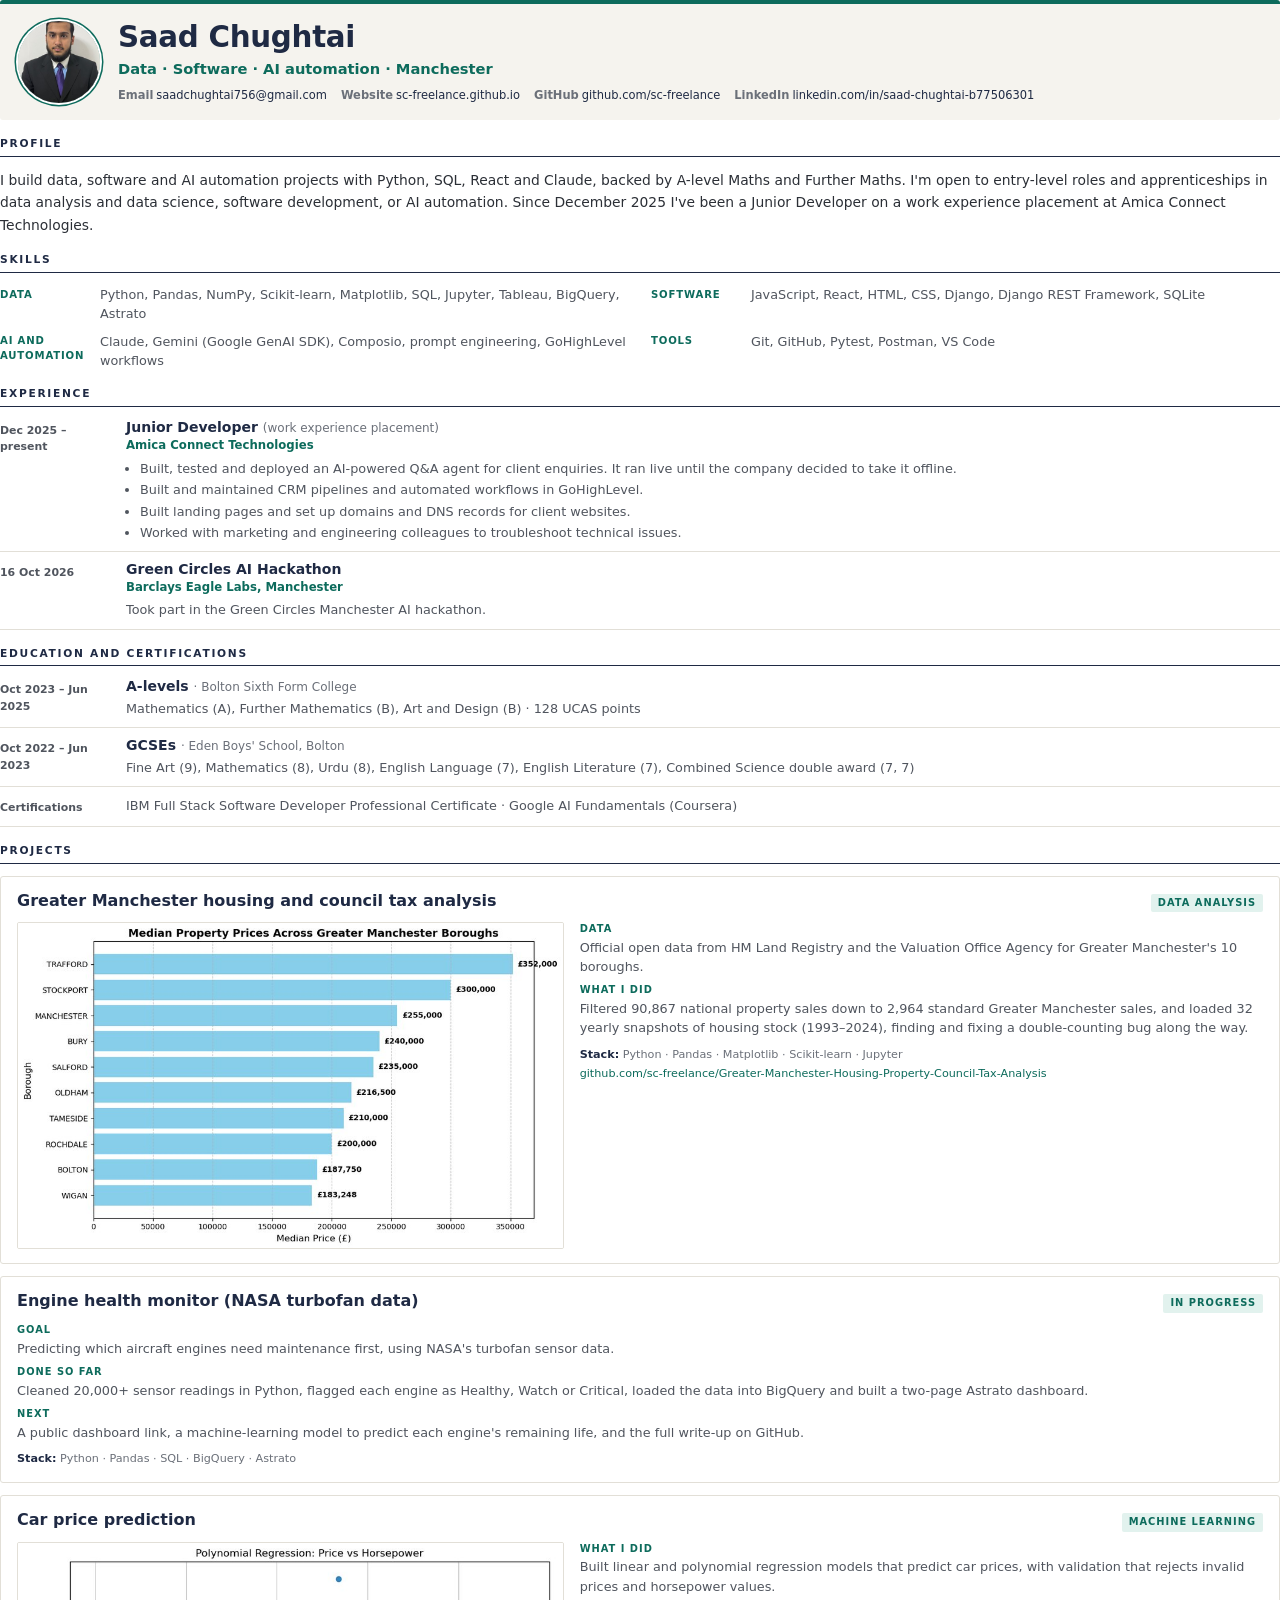
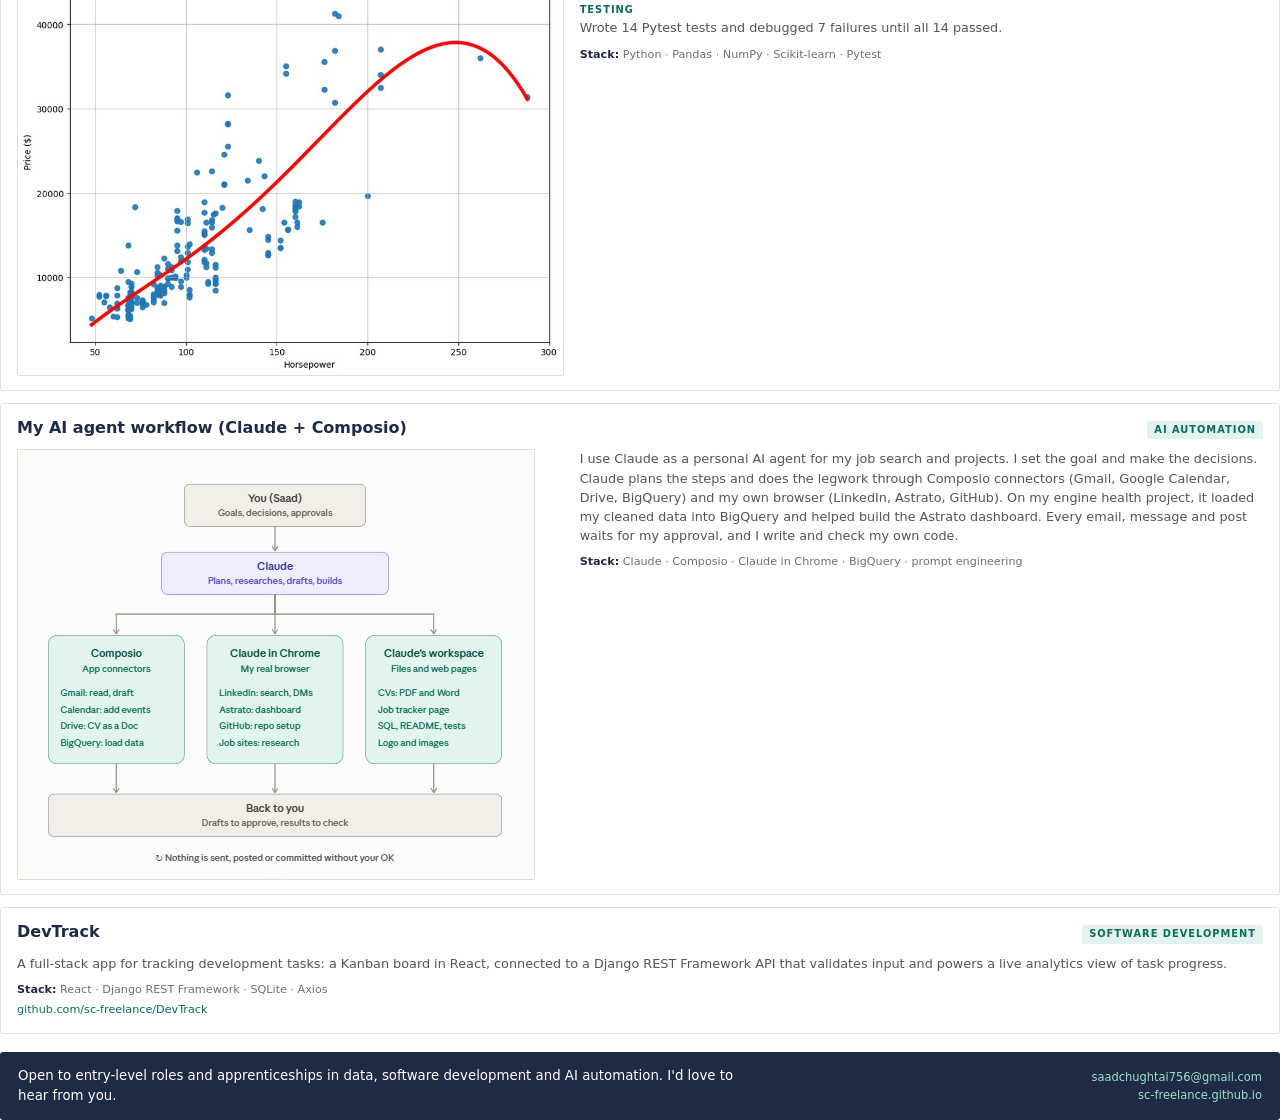
==== _portfolio/portfolio.html @ 641edd08 "Broaden role to data, software and AI automation; work experience placement; add portfolio PDF Co-Au" ====
<!doctype html>
<!--
  Source for portfolio/Saad-Chughtai-Portfolio.pdf
  Edit this file, then rebuild the PDF with:  python3 _portfolio/build.py
  (Folders starting with "_" are not published by GitHub Pages, so this page isn't public.)
  Only put finished, accurate content here: this PDF gets sent to employers.
-->
<html lang="en-GB">
<head>
<meta charset="utf-8">
<title>Saad Chughtai – Portfolio</title>
<style>
  @page { size: A4; margin: 16mm 16mm 18mm; }
  :root {
    --ink: #1f2a44; --text: #2b2f36; --text-2: #50555e; --text-3: #6b7079;
    --line: #e2dfd7; --accent: #0d6b5c; --accent-soft: #e2f2ee; --warm: #c2462e; --paper: #f5f3ee;
  }
  * { box-sizing: border-box; }
  html { -webkit-print-color-adjust: exact; print-color-adjust: exact; }
  body { margin: 0; font-family: Inter, system-ui, "Segoe UI", Arial, sans-serif; font-size: 9.6pt; line-height: 1.5; color: var(--text); }
  h1, h2, h3 { color: var(--ink); margin: 0; line-height: 1.2; }
  p { margin: 0; }
  a { color: var(--accent); text-decoration: none; }
  img { display: block; max-width: 100%; }

  .eyebrow { font-size: 8pt; font-weight: 700; letter-spacing: .16em; text-transform: uppercase; color: var(--ink);
             padding-bottom: 5px; border-bottom: 1.5px solid var(--ink); margin: 0 0 12px; }
  section { margin-top: 18px; }
  .break { break-before: page; }
  .keep { break-inside: avoid; }

  /* ---------- Cover / header ---------- */
  .head { display: flex; gap: 18px; align-items: center; padding: 16px 18px; background: var(--paper);
          border-top: 4px solid var(--accent); border-radius: 3px; }
  .head img { width: 82px; height: 82px; border-radius: 50%; object-fit: cover; box-shadow: 0 0 0 2px #fff, 0 0 0 3.5px var(--accent); }
  .head h1 { font-size: 22pt; font-weight: 800; letter-spacing: -.01em; }
  .head .role { margin-top: 3px; font-size: 11pt; font-weight: 600; color: var(--accent); }
  .head .contacts { margin-top: 7px; display: flex; flex-wrap: wrap; gap: 4px 14px; font-size: 8.6pt; }
  .head .contacts a { color: var(--ink); }
  .head .contacts b { color: var(--text-3); font-weight: 600; margin-right: 3px; }

  .profile { font-size: 10.4pt; line-height: 1.6; color: var(--text); }

  /* ---------- Skills ---------- */
  .skills { display: grid; grid-template-columns: 1fr 1fr; gap: 8px 22px; }
  .skills div { display: grid; grid-template-columns: 92px 1fr; gap: 8px; }
  .skills dt { font-size: 7.6pt; font-weight: 700; letter-spacing: .08em; text-transform: uppercase; color: var(--accent); padding-top: 1.5px; }
  .skills dd { margin: 0; color: var(--text-2); }

  /* ---------- Two-column facts (experience, education) ---------- */
  .row { display: grid; grid-template-columns: 112px 1fr; gap: 14px; padding: 9px 0; border-bottom: 1px solid var(--line); }
  .row:first-of-type { padding-top: 0; }
  .when { font-size: 8.2pt; font-weight: 600; color: var(--text-3); }
  .row h3 { font-size: 10.5pt; font-weight: 700; }
  .row .org { font-size: 8.8pt; color: var(--accent); font-weight: 600; margin-top: 1px; }
  .row ul { margin: 5px 0 0; padding-left: 14px; color: var(--text-2); }
  .row li + li { margin-top: 2px; }
  .row p { margin-top: 4px; color: var(--text-2); }
  .muted { font-weight: 400; color: var(--text-3); font-size: 9pt; }

  /* ---------- Projects ---------- */
  .proj { border: 1px solid var(--line); border-radius: 3px; padding: 14px 16px; margin-bottom: 12px; break-inside: avoid; }
  .proj-top { display: flex; justify-content: space-between; align-items: baseline; gap: 12px; }
  .proj h3 { font-size: 12pt; font-weight: 700; }
  .tag { font-size: 7.4pt; font-weight: 700; letter-spacing: .1em; text-transform: uppercase; color: var(--accent);
         background: var(--accent-soft); padding: 2px 7px; border-radius: 2px; white-space: nowrap; }
  .proj-grid { display: grid; grid-template-columns: 1fr 1.25fr; gap: 16px; margin-top: 10px; align-items: start; }
  .proj-grid.solo { grid-template-columns: 1fr; }
  .proj-grid img { border: 1px solid var(--line); border-radius: 2px; background: #fff; }
  .pwr { margin: 0; }
  .pwr dt { font-size: 7.4pt; font-weight: 700; letter-spacing: .1em; text-transform: uppercase; color: var(--accent); }
  .pwr dd { margin: 1px 0 7px; color: var(--text-2); }
  .pwr dd:last-child { margin-bottom: 0; }
  .stack { margin-top: 9px; font-size: 8.4pt; color: var(--text-3); }
  .stack b { color: var(--ink); font-weight: 600; }
  .link { margin-top: 3px; font-size: 8.4pt; word-break: break-all; }

  /* ---------- Footer ---------- */
  .end { margin-top: 18px; padding: 14px 18px; background: var(--ink); color: #fff; border-radius: 3px; display: flex; justify-content: space-between; gap: 16px; align-items: center; }
  .end p { color: #fff; font-size: 10pt; font-weight: 500; max-width: 60%; }
  .end .c { font-size: 8.6pt; text-align: right; line-height: 1.6; }
  .end a { color: #9fe1cb; }
</style>
</head>
<body>

  <!-- ================= PAGE 1 ================= -->
  <header class="head">
    <img src="../images/headshot.jpg" alt="">
    <div>
      <h1>Saad Chughtai</h1>
      <p class="role">Data · Software · AI automation · Manchester</p>
      <p class="contacts">
        <span><b>Email</b><a href="mailto:saadchughtai756@gmail.com">saadchughtai756@gmail.com</a></span>
        <span><b>Website</b><a href="https://sc-freelance.github.io/">sc-freelance.github.io</a></span>
        <span><b>GitHub</b><a href="https://github.com/sc-freelance">github.com/sc-freelance</a></span>
        <span><b>LinkedIn</b><a href="https://www.linkedin.com/in/saad-chughtai-b77506301">linkedin.com/in/saad-chughtai-b77506301</a></span>
      </p>
    </div>
  </header>

  <section>
    <h2 class="eyebrow">Profile</h2>
    <p class="profile">I build data, software and AI automation projects with Python, SQL, React and Claude, backed by A-level Maths and Further Maths. I'm open to entry-level roles and apprenticeships in data analysis and data science, software development, or AI automation. Since December 2025 I've been a Junior Developer on a work experience placement at Amica Connect Technologies.</p>
  </section>

  <section class="keep">
    <h2 class="eyebrow">Skills</h2>
    <dl class="skills">
      <div><dt>Data</dt><dd>Python, Pandas, NumPy, Scikit-learn, Matplotlib, SQL, Jupyter, Tableau, BigQuery, Astrato</dd></div>
      <div><dt>Software</dt><dd>JavaScript, React, HTML, CSS, Django, Django REST Framework, SQLite</dd></div>
      <div><dt>AI and automation</dt><dd>Claude, Gemini (Google GenAI SDK), Composio, prompt engineering, GoHighLevel workflows</dd></div>
      <div><dt>Tools</dt><dd>Git, GitHub, Pytest, Postman, VS Code</dd></div>
    </dl>
  </section>

  <section class="keep">
    <h2 class="eyebrow">Experience</h2>
    <div class="row">
      <p class="when">Dec 2025 – present</p>
      <div>
        <h3>Junior Developer <span class="muted">(work experience placement)</span></h3>
        <p class="org">Amica Connect Technologies</p>
        <ul>
          <li>Built, tested and deployed an AI-powered Q&amp;A agent for client enquiries. It ran live until the company decided to take it offline.</li>
          <li>Built and maintained CRM pipelines and automated workflows in GoHighLevel.</li>
          <li>Built landing pages and set up domains and DNS records for client websites.</li>
          <li>Worked with marketing and engineering colleagues to troubleshoot technical issues.</li>
        </ul>
      </div>
    </div>
    <div class="row">
      <p class="when">16 Oct 2026</p>
      <div>
        <h3>Green Circles AI Hackathon</h3>
        <p class="org">Barclays Eagle Labs, Manchester</p>
        <p>Took part in the Green Circles Manchester AI hackathon.</p>
      </div>
    </div>
  </section>

  <section class="keep">
    <h2 class="eyebrow">Education and certifications</h2>
    <div class="row">
      <p class="when">Oct 2023 – Jun 2025</p>
      <div>
        <h3>A-levels <span class="muted">· Bolton Sixth Form College</span></h3>
        <p>Mathematics (A), Further Mathematics (B), Art and Design (B) · 128 UCAS points</p>
      </div>
    </div>
    <div class="row">
      <p class="when">Oct 2022 – Jun 2023</p>
      <div>
        <h3>GCSEs <span class="muted">· Eden Boys' School, Bolton</span></h3>
        <p>Fine Art (9), Mathematics (8), Urdu (8), English Language (7), English Literature (7), Combined Science double award (7, 7)</p>
      </div>
    </div>
    <div class="row">
      <p class="when">Certifications</p>
      <div>
        <p style="margin-top:0">IBM Full Stack Software Developer Professional Certificate · Google AI Fundamentals (Coursera)</p>
      </div>
    </div>
  </section>

  <!-- ================= PROJECTS ================= -->
  <section class="break">
    <h2 class="eyebrow">Projects</h2>

    <article class="proj">
      <div class="proj-top"><h3>Greater Manchester housing and council tax analysis</h3><span class="tag">Data analysis</span></div>
      <div class="proj-grid">
        <img src="../images/gm-housing-median-prices.jpg" alt="">
        <div>
          <dl class="pwr">
            <dt>Data</dt><dd>Official open data from HM Land Registry and the Valuation Office Agency for Greater Manchester's 10 boroughs.</dd>
            <dt>What I did</dt><dd>Filtered 90,867 national property sales down to 2,964 standard Greater Manchester sales, and loaded 32 yearly snapshots of housing stock (1993–2024), finding and fixing a double-counting bug along the way.</dd>
          </dl>
          <p class="stack"><b>Stack:</b> Python · Pandas · Matplotlib · Scikit-learn · Jupyter</p>
          <p class="link"><a href="https://github.com/sc-freelance/Greater-Manchester-Housing-Property-Council-Tax-Analysis">github.com/sc-freelance/Greater-Manchester-Housing-Property-Council-Tax-Analysis</a></p>
        </div>
      </div>
    </article>

    <article class="proj">
      <div class="proj-top"><h3>Engine health monitor (NASA turbofan data)</h3><span class="tag">In progress</span></div>
      <div class="proj-grid solo">
        <dl class="pwr">
          <dt>Goal</dt><dd>Predicting which aircraft engines need maintenance first, using NASA's turbofan sensor data.</dd>
          <dt>Done so far</dt><dd>Cleaned 20,000+ sensor readings in Python, flagged each engine as Healthy, Watch or Critical, loaded the data into BigQuery and built a two-page Astrato dashboard.</dd>
          <dt>Next</dt><dd>A public dashboard link, a machine-learning model to predict each engine's remaining life, and the full write-up on GitHub.</dd>
        </dl>
      </div>
      <p class="stack"><b>Stack:</b> Python · Pandas · SQL · BigQuery · Astrato</p>
    </article>

    <article class="proj">
      <div class="proj-top"><h3>Car price prediction</h3><span class="tag">Machine learning</span></div>
      <div class="proj-grid">
        <img src="../images/car-price-polynomial.jpg" alt="">
        <div>
          <dl class="pwr">
            <dt>What I did</dt><dd>Built linear and polynomial regression models that predict car prices, with validation that rejects invalid prices and horsepower values.</dd>
            <dt>Testing</dt><dd>Wrote 14 Pytest tests and debugged 7 failures until all 14 passed.</dd>
          </dl>
          <p class="stack"><b>Stack:</b> Python · Pandas · NumPy · Scikit-learn · Pytest</p>
        </div>
      </div>
    </article>
  </section>

  <section class="break" style="margin-top:0">
    <article class="proj">
      <div class="proj-top"><h3>My AI agent workflow (Claude + Composio)</h3><span class="tag">AI automation</span></div>
      <div class="proj-grid">
        <img src="../images/ai_agent_workflow.png" alt="">
        <div>
          <p style="color:var(--text-2)">I use Claude as a personal AI agent for my job search and projects. I set the goal and make the decisions. Claude plans the steps and does the legwork through Composio connectors (Gmail, Google Calendar, Drive, BigQuery) and my own browser (LinkedIn, Astrato, GitHub). On my engine health project, it loaded my cleaned data into BigQuery and helped build the Astrato dashboard. Every email, message and post waits for my approval, and I write and check my own code.</p>
          <p class="stack"><b>Stack:</b> Claude · Composio · Claude in Chrome · BigQuery · prompt engineering</p>
        </div>
      </div>
    </article>

    <article class="proj">
      <div class="proj-top"><h3>DevTrack</h3><span class="tag">Software development</span></div>
      <div class="proj-grid solo">
        <p style="color:var(--text-2)">A full-stack app for tracking development tasks: a Kanban board in React, connected to a Django REST Framework API that validates input and powers a live analytics view of task progress.</p>
      </div>
      <p class="stack"><b>Stack:</b> React · Django REST Framework · SQLite · Axios</p>
      <p class="link"><a href="https://github.com/sc-freelance/DevTrack">github.com/sc-freelance/DevTrack</a></p>
    </article>

    <div class="end keep">
      <p>Open to entry-level roles and apprenticeships in data, software development and AI automation. I'd love to hear from you.</p>
      <div class="c">
        <a href="mailto:saadchughtai756@gmail.com">saadchughtai756@gmail.com</a><br>
        <a href="https://sc-freelance.github.io/">sc-freelance.github.io</a>
      </div>
    </div>
  </section>

</body>
</html>
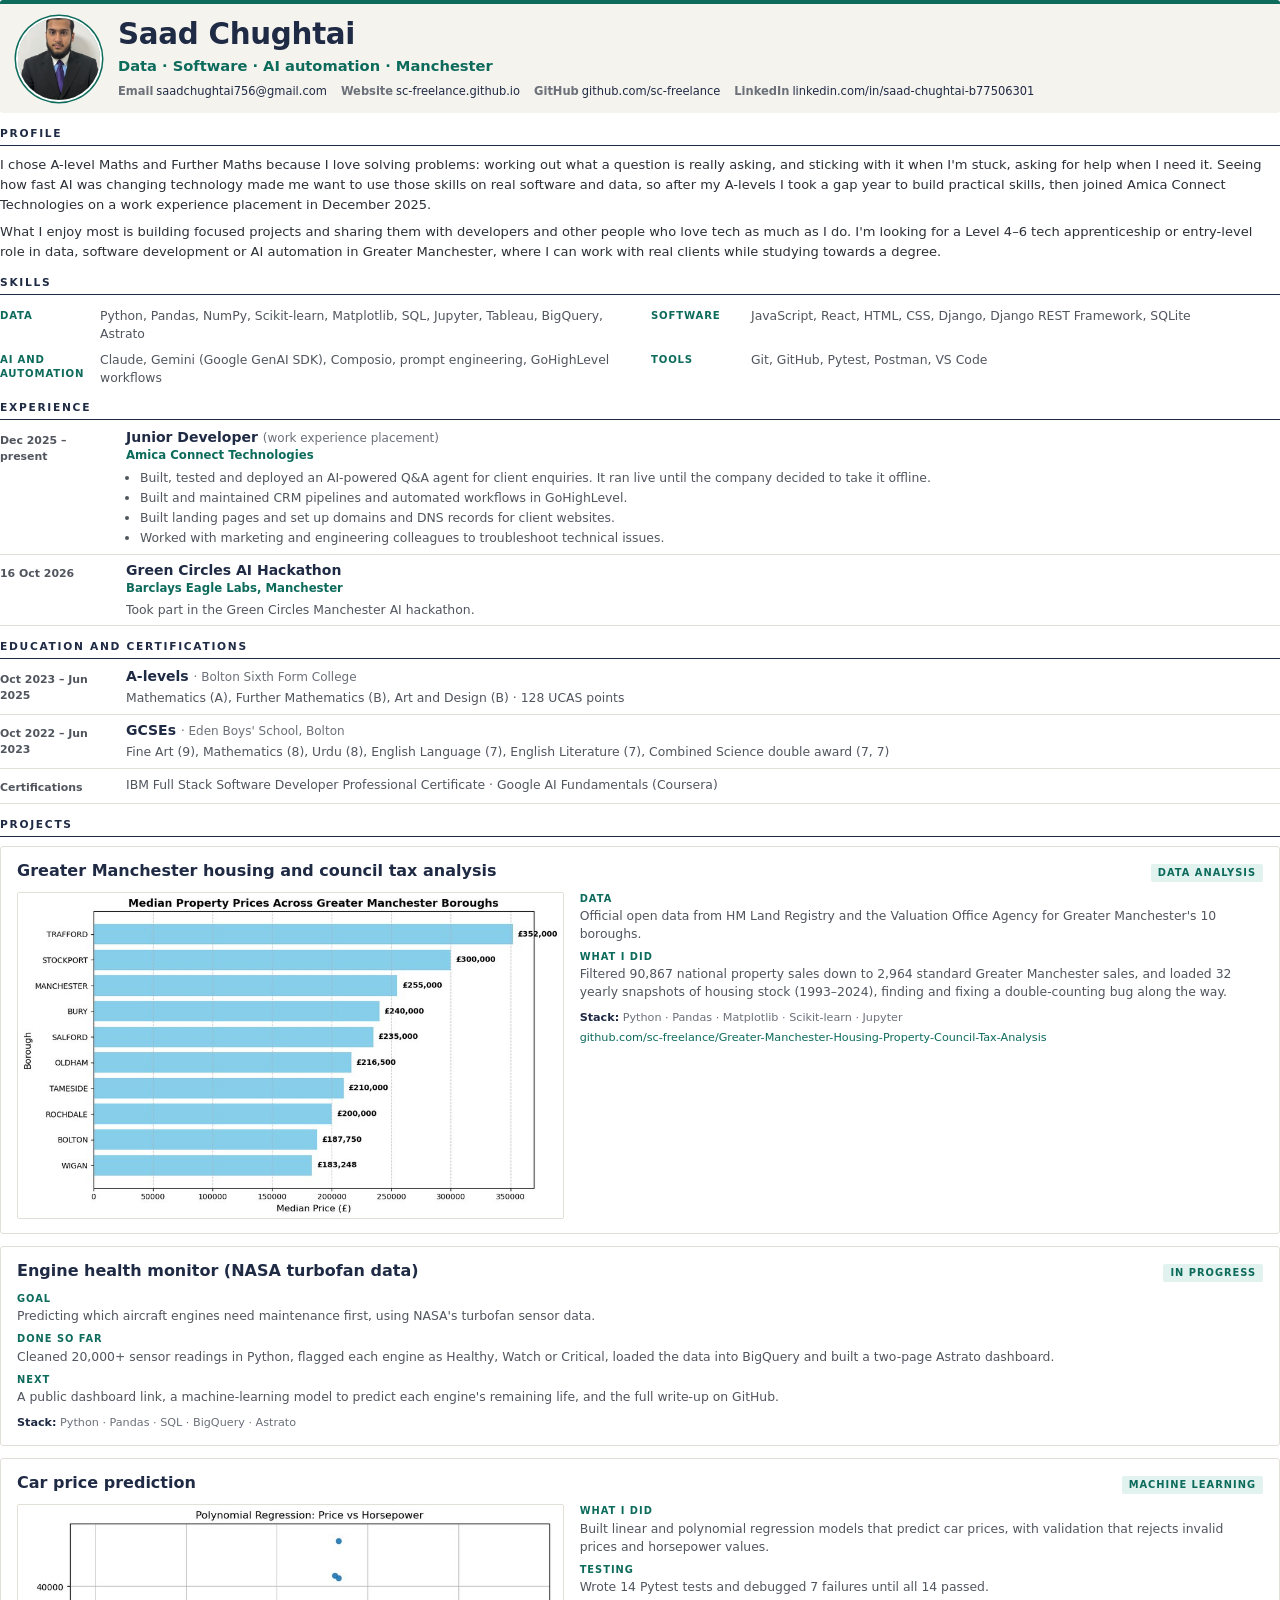
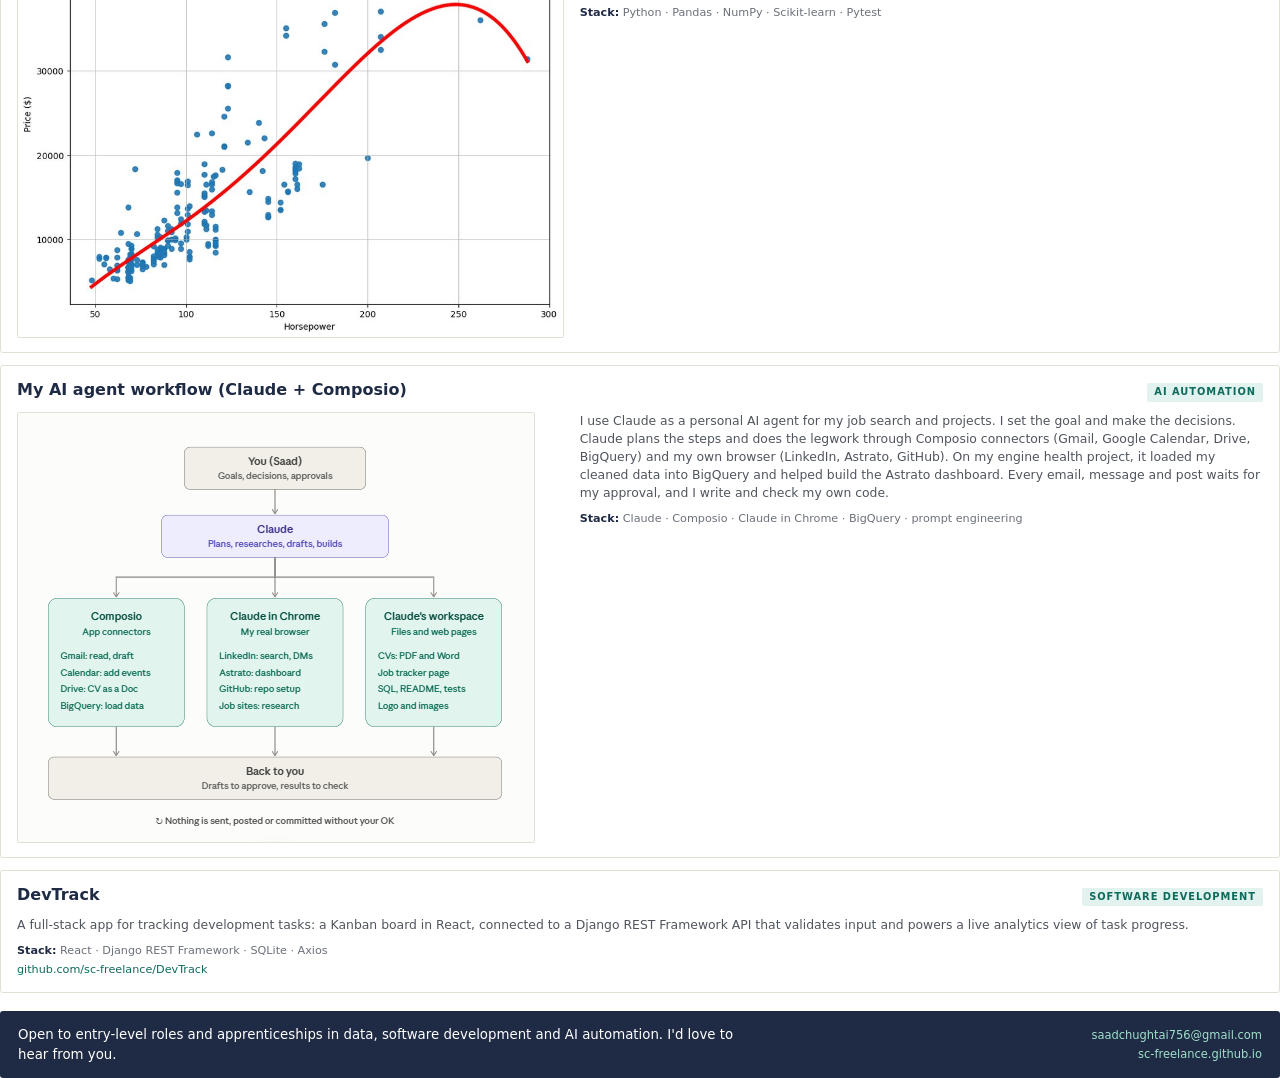
==== commit af5599cb: "Publish About me section; update portfolio PDF profile Co-Authored-By: Claude Opus 5.5 <noreply@anth" ====
--- a/_portfolio/portfolio.html
+++ b/_portfolio/portfolio.html
@@ -17,20 +17,20 @@
   }
   * { box-sizing: border-box; }
   html { -webkit-print-color-adjust: exact; print-color-adjust: exact; }
-  body { margin: 0; font-family: Inter, system-ui, "Segoe UI", Arial, sans-serif; font-size: 9.6pt; line-height: 1.5; color: var(--text); }
+  body { margin: 0; font-family: Inter, system-ui, "Segoe UI", Arial, sans-serif; font-size: 9.3pt; line-height: 1.45; color: var(--text); }
   h1, h2, h3 { color: var(--ink); margin: 0; line-height: 1.2; }
   p { margin: 0; }
   a { color: var(--accent); text-decoration: none; }
   img { display: block; max-width: 100%; }
 
   .eyebrow { font-size: 8pt; font-weight: 700; letter-spacing: .16em; text-transform: uppercase; color: var(--ink);
-             padding-bottom: 5px; border-bottom: 1.5px solid var(--ink); margin: 0 0 12px; }
-  section { margin-top: 18px; }
+             padding-bottom: 4px; border-bottom: 1.5px solid var(--ink); margin: 0 0 9px; }
+  section { margin-top: 15px; }
   .break { break-before: page; }
   .keep { break-inside: avoid; }
 
   /* ---------- Cover / header ---------- */
-  .head { display: flex; gap: 18px; align-items: center; padding: 16px 18px; background: var(--paper);
+  .head { display: flex; gap: 18px; align-items: center; padding: 13px 18px; background: var(--paper);
           border-top: 4px solid var(--accent); border-radius: 3px; }
   .head img { width: 82px; height: 82px; border-radius: 50%; object-fit: cover; box-shadow: 0 0 0 2px #fff, 0 0 0 3.5px var(--accent); }
   .head h1 { font-size: 22pt; font-weight: 800; letter-spacing: -.01em; }
@@ -39,7 +39,7 @@
   .head .contacts a { color: var(--ink); }
   .head .contacts b { color: var(--text-3); font-weight: 600; margin-right: 3px; }
 
-  .profile { font-size: 10.4pt; line-height: 1.6; color: var(--text); }
+  .profile { font-size: 9.8pt; line-height: 1.55; color: var(--text); }
 
   /* ---------- Skills ---------- */
   .skills { display: grid; grid-template-columns: 1fr 1fr; gap: 8px 22px; }
@@ -48,7 +48,7 @@
   .skills dd { margin: 0; color: var(--text-2); }
 
   /* ---------- Two-column facts (experience, education) ---------- */
-  .row { display: grid; grid-template-columns: 112px 1fr; gap: 14px; padding: 9px 0; border-bottom: 1px solid var(--line); }
+  .row { display: grid; grid-template-columns: 112px 1fr; gap: 14px; padding: 7px 0; border-bottom: 1px solid var(--line); }
   .row:first-of-type { padding-top: 0; }
   .when { font-size: 8.2pt; font-weight: 600; color: var(--text-3); }
   .row h3 { font-size: 10.5pt; font-weight: 700; }
@@ -101,7 +101,8 @@
 
   <section>
     <h2 class="eyebrow">Profile</h2>
-    <p class="profile">I build data, software and AI automation projects with Python, SQL, React and Claude, backed by A-level Maths and Further Maths. I'm open to entry-level roles and apprenticeships in data analysis and data science, software development, or AI automation. Since December 2025 I've been a Junior Developer on a work experience placement at Amica Connect Technologies.</p>
+    <p class="profile">I chose A-level Maths and Further Maths because I love solving problems: working out what a question is really asking, and sticking with it when I'm stuck, asking for help when I need it. Seeing how fast AI was changing technology made me want to use those skills on real software and data, so after my A-levels I took a gap year to build practical skills, then joined Amica Connect Technologies on a work experience placement in December 2025.</p>
+    <p class="profile" style="margin-top:6px">What I enjoy most is building focused projects and sharing them with developers and other people who love tech as much as I do. I'm looking for a Level 4–6 tech apprenticeship or entry-level role in data, software development or AI automation in Greater Manchester, where I can work with real clients while studying towards a degree.</p>
   </section>
 
   <section class="keep">
